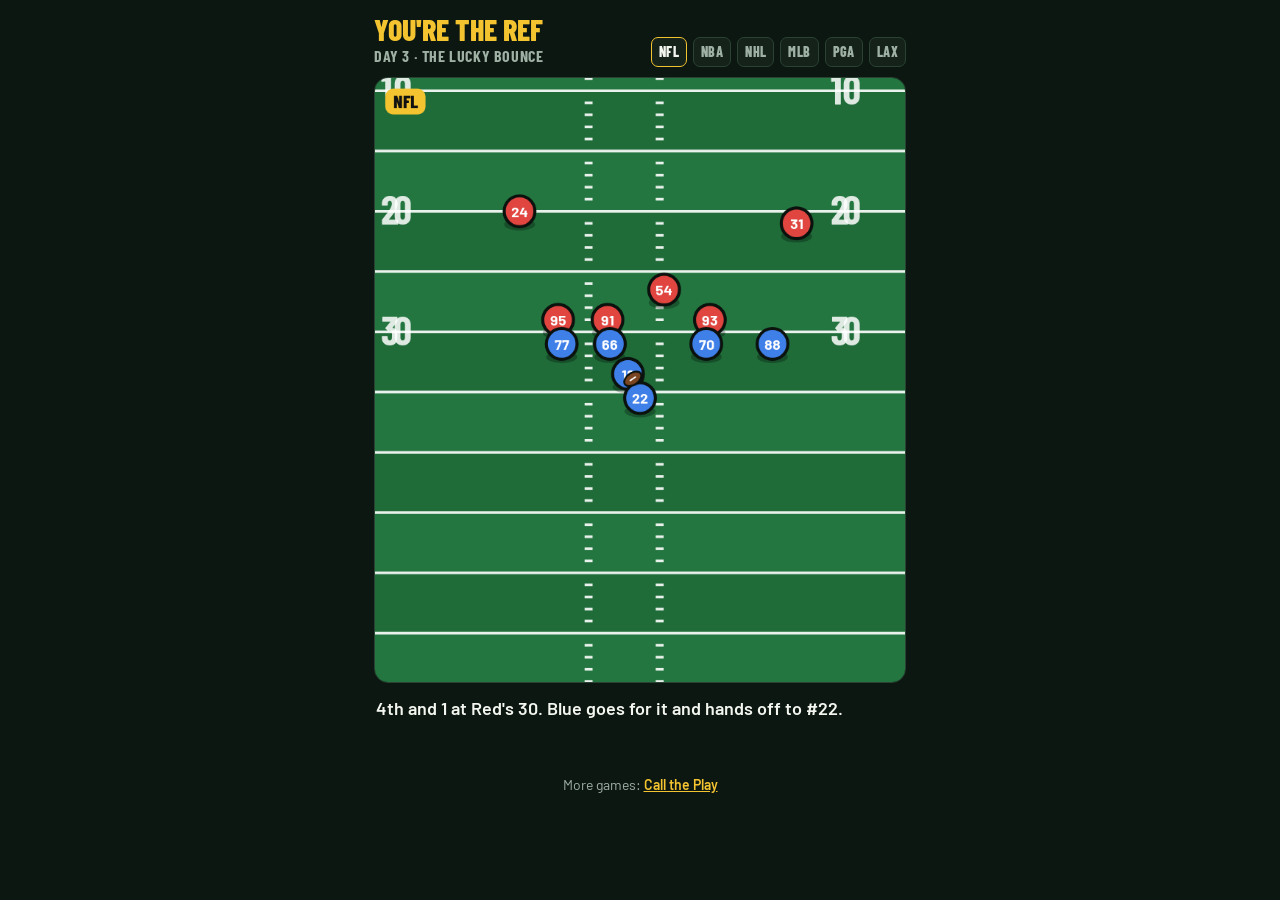
==== index.html @ e91d844c "Add Call the Play: a daily coaching-decisions game Co-Authored-By: Claude Fable 5.2 <noreply@anthrop" ====
<!DOCTYPE html>
<html lang="en">
<head>
<meta charset="utf-8">
<meta name="viewport" content="width=device-width, initial-scale=1">
<title>You're the Ref</title>
<link rel="preconnect" href="https://fonts.googleapis.com">
<link href="https://fonts.googleapis.com/css2?family=Barlow:wght@400;500;600;700&family=Barlow+Condensed:wght@600;700;800&display=swap" rel="stylesheet">
<style>
  :root{--night:#0d1712;--panel:#14221a;--line:#2a4234;--chalk:#f3f5ef;--muted:#9fb0a5;--yellow:#f4c430;--red:#e0453f;--green:#2fa866;--display:"Barlow Condensed","Arial Narrow",Arial,sans-serif;--body:Barlow,system-ui,Arial,sans-serif}
  *{box-sizing:border-box}
  body{margin:0;background:var(--night);color:var(--chalk);font-family:var(--body);font-size:16px;line-height:1.45}
  .wrap{max-width:560px;margin:0 auto;padding:14px 14px 40px}
  header{display:flex;flex-wrap:wrap;justify-content:space-between;align-items:flex-end;gap:8px;margin-bottom:10px}
  header>div:first-child{white-space:nowrap}
  .logo{font-family:var(--display);font-weight:800;font-size:30px;line-height:1;text-transform:uppercase;color:var(--yellow)}
  .sub{font-family:var(--display);font-weight:700;font-size:16px;letter-spacing:.6px;text-transform:uppercase;color:var(--muted)}
  .dots{display:flex;gap:6px}
  .dot{font-family:var(--display);font-weight:800;font-size:14px;letter-spacing:.4px;padding:4px 7px;border-radius:7px;border:1px solid var(--line);color:var(--muted);background:var(--panel)}
  .dot.now{border-color:var(--yellow);color:var(--chalk)} .dot.ok{background:var(--green);border-color:var(--green);color:#fff} .dot.no{background:var(--red);border-color:var(--red);color:#fff}
  .stage{position:relative;border-radius:14px;overflow:hidden;border:1px solid var(--line);background:#000}
  canvas{display:block;width:100%;height:auto}
  .ghost{position:absolute;right:10px;top:10px;background:rgba(0,0,0,.66);border:1px solid var(--line);border-radius:8px;padding:5px 11px;font-family:var(--display);font-weight:700;font-size:16px;letter-spacing:.5px;text-transform:uppercase;color:var(--chalk);cursor:pointer}
  .more{display:block;text-align:center;margin:18px 0 0;color:var(--muted);font-size:14px} .more a{color:var(--yellow);font-weight:600}
  .cap{min-height:52px;margin:12px 2px 10px;font-size:18px;font-weight:600;text-wrap:balance}
  .cap.q{color:var(--yellow)}
  .calls{display:grid;gap:8px}
  button{font:inherit;color:inherit;cursor:pointer;border:0}
  .call{font-family:var(--display);font-weight:800;font-size:23px;letter-spacing:.5px;text-transform:uppercase;padding:13px 12px;border-radius:12px;background:var(--panel);border:2px solid var(--line);text-align:left}
  .call:hover:not(:disabled){border-color:var(--yellow)} .call:active:not(:disabled){transform:scale(.985)}
  .call:disabled{opacity:.45;cursor:default} .call.right{background:var(--green);border-color:var(--green);opacity:1} .call.wrong{background:var(--red);border-color:var(--red);opacity:1}
  .call:focus-visible,.primary:focus-visible,.ghost:focus-visible{outline:3px solid var(--yellow);outline-offset:2px}
  .verdict{margin-top:12px;padding:14px;border-radius:12px;background:var(--panel);border:1px solid var(--line)}
  .verdict h2{font-family:var(--display);font-weight:800;font-size:28px;line-height:1;margin:0 0 6px;text-transform:uppercase}
  .verdict p{margin:0 0 8px}
  .law{color:var(--yellow);font-family:var(--display);font-weight:700;font-size:17px;letter-spacing:.5px;text-transform:uppercase}
  #clip{color:var(--yellow);font-weight:600;text-underline-offset:3px}
  .twist{color:var(--muted);font-size:15px}
  .primary{font-family:var(--display);font-weight:800;font-size:24px;letter-spacing:.6px;text-transform:uppercase;background:var(--yellow);color:#1a1606;border-radius:12px;padding:13px 18px;width:100%;margin-top:6px}
  .big{font-family:var(--display);font-weight:800;font-size:84px;line-height:.9;font-variant-numeric:tabular-nums}
  .big small{font-size:36px;color:var(--muted)}
  .grid{font-size:30px;letter-spacing:4px;margin:10px 0}
  .muted{color:var(--muted);font-size:14px}
  .rows{list-style:none;padding:0;margin:12px 0;display:grid;gap:6px}
  .rows li{display:flex;justify-content:space-between;gap:10px;padding:8px 10px;border-radius:9px;background:var(--panel);border:1px solid var(--line);font-size:15px}
  .rows b{font-family:var(--display);font-size:17px;letter-spacing:.4px;text-transform:uppercase}
  .lb{margin-top:12px;padding:14px;border-radius:12px;background:var(--panel);border:1px solid var(--line)}
  .lb h3{font-family:var(--display);font-weight:800;font-size:24px;margin:0 0 8px;text-transform:uppercase;color:var(--yellow)}
  .lbform{display:flex;gap:8px;margin-bottom:10px}
  .lbform input{flex:1;min-width:0;font:inherit;font-weight:600;color:var(--chalk);background:var(--night);border:2px solid var(--line);border-radius:10px;padding:10px 12px}
  .lbform input:focus-visible{outline:3px solid var(--yellow);outline-offset:1px}
  .lbform button{font-family:var(--display);font-weight:800;font-size:20px;text-transform:uppercase;background:var(--yellow);color:#1a1606;border-radius:10px;padding:0 16px}
  .lbtabs{display:flex;gap:6px;margin-bottom:8px}
  .lbtabs button{font-family:var(--display);font-weight:700;font-size:16px;text-transform:uppercase;padding:5px 10px;border-radius:8px;background:var(--night);border:1px solid var(--line);color:var(--muted)}
  .lbtabs button[aria-pressed=true]{border-color:var(--yellow);color:var(--chalk)}
  .lbl{list-style:none;margin:0;padding:0;font-variant-numeric:tabular-nums}
  .lbl li{display:grid;grid-template-columns:30px 1fr auto auto;gap:10px;padding:7px 4px;border-top:1px solid var(--line);font-size:15px}
  .lbl li.me{color:var(--yellow);font-weight:700} .lbl .t{color:var(--muted)}
  [hidden]{display:none!important}
  @media (prefers-reduced-motion:reduce){.call{transition:none}}
</style>
</head>
<body>
<div class="wrap">
  <header>
    <div><div class="logo">You're the Ref</div><div class="sub" id="sub">Today's calls</div></div>
    <div class="dots" id="dots" aria-label="Progress"></div>
  </header>
  <main id="play">
    <div class="stage"><canvas id="cv" width="720" height="820" role="img" aria-label="Animated diagram of the play"></canvas><button class="ghost" id="again" hidden>Watch again</button></div>
    <p class="cap" id="cap" aria-live="polite"></p>
    <div class="calls" id="calls"></div>
    <div class="verdict" id="verdict" hidden>
      <h2 id="vh"></h2><p id="why"></p><p class="law" id="law"></p><p class="twist" id="twist"></p>
      <p style="margin:0 0 10px"><a id="clip" target="_blank" rel="noopener" hidden></a></p>
      <button class="primary" id="next">Next call</button>
    </div>
  </main>
  <main id="done" hidden>
    <div class="verdict">
      <div class="sub" id="rank"></div>
      <div class="big"><span id="score">0</span><small id="outof">/6</small></div>
      <div class="grid" id="grid" aria-hidden="true"></div>
      <p class="muted" id="streak"></p>
      <ul class="rows" id="rows"></ul>
      <button class="primary" id="copy">Copy my score</button>
      <button class="call" id="review" style="width:100%;margin-top:8px;text-align:center">Play these again</button>
      <p class="muted" style="margin:12px 0 0">Every ruling is checked against the league's official rulebook. Plays are illustrations, not real games. Not affiliated with any league.</p>
    </div>
    <section class="lb" id="lb" aria-labelledby="lbh">
      <h3 id="lbh">Leaderboard</h3>
      <form class="lbform" id="lbform"><input id="lbname" maxlength="16" autocomplete="nickname" placeholder="Your ref name" aria-label="Your ref name"><button type="submit">Post score</button></form>
      <div class="lbtabs"><button type="button" id="lbday" aria-pressed="true">Today</button><button type="button" id="lball" aria-pressed="false">All time</button></div>
      <ol class="lbl" id="lblist"></ol><p class="muted" id="lbmsg" style="margin:8px 0 0"></p>
    </section>
  </main>
  <p class="more">More games: <a href="call-the-play/">Call the Play</a></p>
</div>
<script src="engine.js"></script>
<script>
function startGame(DAY,P){
  "use strict";
  var  $=function(i){return document.getElementById(i)};
  var cv=$("cv"), c=cv.getContext("2d"), RECT=[0,0,720,820];
  var LB_URL="https://script.google.com/macros/s/AKfycbzGPdRJZk0vHKk9WJ-I07KCqWVHK5xBLxOFX213AK_PV10CoXijYS2iWLANi5TyNs5X/exec", secs=0, asked=0; var i=0, res=[], raf=0, answered=false, reduce=window.matchMedia&&matchMedia("(prefers-reduced-motion: reduce)").matches;
  function store(k,v){try{if(v===undefined)return JSON.parse(localStorage.getItem(k));localStorage.setItem(k,JSON.stringify(v))}catch(e){return null}}
  function dots(){$("dots").innerHTML=P.map(function(p,j){var s=res[j]===undefined?(j===i?"now":""):(res[j]?"ok":"no");return '<span class="dot '+s+'">'+p.league+'</span>'}).join("")}
  function paint(t,trail){YTR.draw(c,P[i],t,RECT,{trail:trail});var lb=P[i].league;c.font="800 24px 'Barlow Condensed', Arial, sans-serif";YTR.chip(c,lb,14+(c.measureText(lb).width+21.6)/2,32,24,"#111","#f4c430",1)}
  function run(slow){
    cancelAnimationFrame(raf);var p=P[i],k=slow?(p.replay?0.8:0.5):0.7,t0=null,lead=slow?0:3600;
    $("again").hidden=true; if(!slow){$("calls").innerHTML="";$("cap").className="cap";$("cap").textContent=p.setup}
    if(reduce){paint(p.dur,true);ask();return}
    function step(now){if(t0===null)t0=now;var t=Math.max(0,(now-t0-lead)/1000)*k;
      if(t>=p.dur){paint(p.dur,true);if(slow)ask();else setTimeout(ask,1800);return}
      paint(t,slow);if(now-t0>=lead&&!answered){$("cap").className="cap";$("cap").textContent=YTR.capAt(p,t)||$("cap").textContent}
      raf=requestAnimationFrame(step)}
    raf=requestAnimationFrame(step)
  }
  function ask(){var p=P[i];$("again").hidden=false;if(answered)return;if(!asked)asked=Date.now();$("cap").className="cap q";$("cap").textContent=p.after;
    if($("calls").children.length)return;
    p.options.forEach(function(o,j){var b=document.createElement("button");b.className="call";b.textContent=o;b.onclick=function(){answer(j)};$("calls").appendChild(b)})}
  function answer(j){if(answered)return;answered=true;secs+=Math.min(60,(Date.now()-(asked||Date.now()))/1000);asked=0;var p=P[i],ok=j===p.answer;res[i]=ok;
    [].forEach.call($("calls").children,function(b,n){b.disabled=true;if(n===p.answer)b.classList.add("right");else if(n===j)b.classList.add("wrong")});
    $("vh").textContent=ok?"Good call":"Wrong call";$("vh").style.color=ok?"var(--green)":"var(--red)";
    $("why").textContent=p.why;$("law").textContent=p.law;$("twist").textContent=p.twist;var a=$("clip");if(p.clip){a.href=p.clip.url;a.textContent=p.clip.label+" ↗";a.hidden=false}else a.hidden=true;$("next").textContent=i===P.length-1?"See my score":"Next call";
    $("verdict").hidden=false;dots();$("next").focus({preventScroll:true})}
  function load(){answered=false;$("verdict").hidden=true;$("sub").textContent="Day "+DAY+"  ·  "+P[i].title;dots();run(false)}
  function grid(){return res.map(function(r){return r?"🟩":"🟥"}).join("")}
  function finish(){
    var n=res.filter(Boolean).length,ranks=["Fan in the cheap seats","Replay booth intern","Line judge","Line judge","Crew chief","Crew chief","Head of officiating"];
    $("play").hidden=true;$("done").hidden=false;$("sub").textContent="Day "+DAY+"  ·  Final";$("score").textContent=n;$("outof").textContent="/"+P.length;$("rank").textContent=ranks[n];$("grid").textContent=grid();
    $("rows").innerHTML=P.map(function(p,j){return "<li><span><b>"+p.league+"</b> · "+p.title+"</span><span>"+p.stamp+" "+(res[j]?"✓":"✗")+"</span></li>"}).join("");
    var s=store("ytr_daily")||{};if(s.last!==DAY){s.streak=(s.last===DAY-1?(s.streak||0):0)+1;s.last=DAY;s.first=n}s.best=Math.max(s.best||0,n);store("ytr_daily",s);
    lbInit(n,s);$("streak").textContent=s.streak?"Streak: "+s.streak+" day"+(s.streak>1?"s":"")+"  ·  Best: "+s.best+"/"+P.length:"";dots()}
  $("again").onclick=function(){run(true)};
  $("next").onclick=function(){if(i===P.length-1){finish();return}i++;load();window.scrollTo({top:0,behavior:reduce?"auto":"smooth"})};
  $("review").onclick=function(){i=0;res=[];secs=0;practice=true;$("done").hidden=true;$("play").hidden=false;load()};
  $("copy").onclick=function(){var t="You're the Ref · Day "+DAY+"\n"+P.map(function(p){return p.league}).join(" ")+"\n"+grid()+"  "+res.filter(Boolean).length+"/"+P.length,b=this;
    function ok(){b.textContent="Copied";setTimeout(function(){b.textContent="Copy my score"},1600)}
    if(navigator.clipboard&&navigator.clipboard.writeText)navigator.clipboard.writeText(t).then(ok,function(){b.textContent=t});else b.textContent=t};
  var practice=false, board=null, tab="day";
  function lbShow(){var rows=board?(tab==="day"?board.day:board.all)||[]:[],me=(store("ytr_name")||"").toLowerCase(),L=$("lblist");L.textContent="";
    rows.forEach(function(r,k){var li=document.createElement("li");if(r.name.toLowerCase()===me)li.className="me";
      [String(k+1),r.name,tab==="day"?r.score+"/"+r.total:r.score+" right",tab==="day"?Math.round(r.secs)+"s":r.days+" day"+(r.days>1?"s":"")].forEach(function(x,m){var s=document.createElement("span");if(m===3)s.className="t";s.textContent=x;li.appendChild(s)});L.appendChild(li)});
    if(!rows.length&&board)$("lbmsg").textContent="No scores yet. Be the first."}
  function lbCall(body){return fetch(LB_URL+(body?"":"?day="+DAY),body?{method:"POST",headers:{"Content-Type":"text/plain"},body:JSON.stringify(body)}:{}).then(function(r){return r.json()})}
  function lbInit(n,s){
    if(!LB_URL){$("lbform").hidden=true;$("lbmsg").textContent="The leaderboard isn't switched on yet.";return}
    var posted=s.posted===DAY;$("lbform").hidden=posted||practice;$("lbname").value=store("ytr_name")||"";
    $("lbmsg").textContent=practice&&!posted?"Replays are practice. Only your first run counts.":"Loading scores...";
    lbCall().then(function(b){board=b;$("lbmsg").textContent=practice&&!posted?"Replays are practice. Only your first run counts.":"";lbShow()},function(){$("lbmsg").textContent="Couldn't load the leaderboard. Try again later."});
    $("lbform").onsubmit=function(e){e.preventDefault();var name=$("lbname").value.replace(/[^A-Za-z0-9 _-]/g,"").trim().slice(0,16);
      if(name.length<2){$("lbmsg").textContent="Pick a name with at least 2 letters or numbers.";return}
      $("lbmsg").textContent="Posting...";lbCall({day:DAY,name:name,score:n,total:P.length,secs:Math.round(secs*10)/10}).then(function(b){
        if(b.error){$("lbmsg").textContent=b.error;return}board=b;store("ytr_name",name);var z=store("ytr_daily")||{};z.posted=DAY;store("ytr_daily",z);$("lbform").hidden=true;$("lbmsg").textContent="Posted.";lbShow()},function(){$("lbmsg").textContent="Couldn't post your score. Try again."})}}
  $("lbday").onclick=function(){tab="day";this.setAttribute("aria-pressed","true");$("lball").setAttribute("aria-pressed","false");lbShow()};
  $("lball").onclick=function(){tab="all";this.setAttribute("aria-pressed","true");$("lbday").setAttribute("aria-pressed","false");lbShow()};
  window.__ytr={answer:answer,state:function(){return {i:i,res:res,answered:answered}},skip:function(){cancelAnimationFrame(raf);paint(P[i].dur,true);ask()}};
  load();
}
(function(){
  /* Day 2 was 19 Nov 2026 (US Eastern). A new slate goes live at midnight Eastern if slates/day-N.js exists; otherwise the latest one stays up. */
  function todayN(){try{var s=new Intl.DateTimeFormat("en-CA",{timeZone:"America/New_York",year:"numeric",month:"2-digit",day:"2-digit"}).format(new Date()).split("-");
    return 2+Math.round((Date.UTC(+s[0],+s[1]-1,+s[2])-Date.UTC(2026,10,19))/864e5)}catch(e){return 2}}
  function tryDay(n,left){if(n<1||left<0){document.getElementById("cap").textContent="Couldn't load today's calls. Refresh to try again.";return}
    var s=document.createElement("script");s.src="slates/day-"+n+".js?v="+n;
    s.onload=function(){var P=(window.YTR_SLATES||{})[n];if(P&&P.length)startGame(n,P);else tryDay(n-1,left-1)};
    s.onerror=function(){tryDay(n-1,left-1)};document.head.appendChild(s)}
  var q=+new URLSearchParams(location.search).get("day"),l=document.createElement("script");
  function go(){var latest=window.YTR_LATEST||todayN();tryDay(q>0?Math.min(q,latest):Math.max(1,Math.min(todayN(),latest)),30)}
  l.src="slates/latest.js?v="+Math.floor(Date.now()/6e5);l.onload=go;l.onerror=go;document.head.appendChild(l);
})();
</script>
</body>
</html>
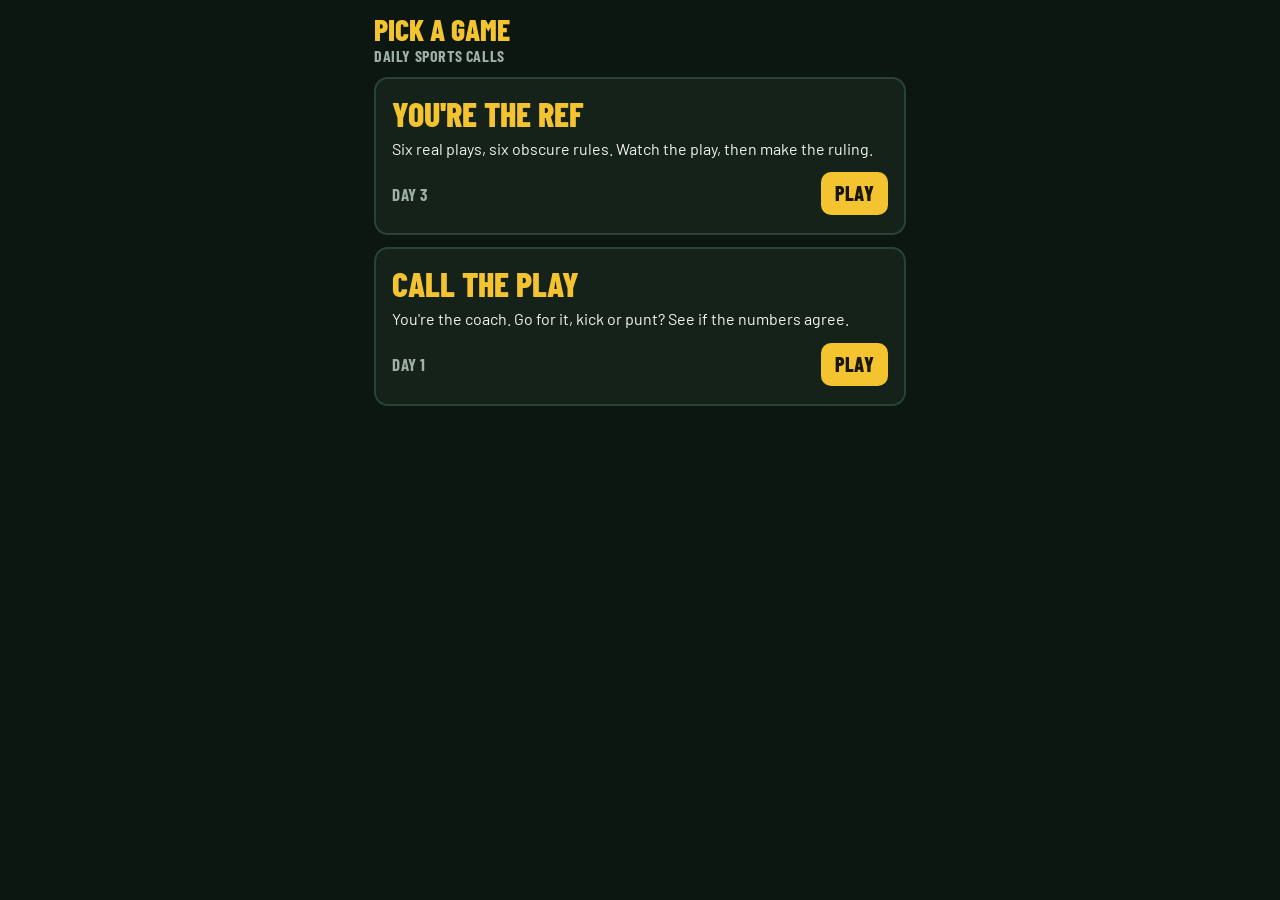
==== commit ff066498: "Add a home screen with a card for each game Co-Authored-By: Claude Fable 5.2 <noreply@anthropic.com>" ====
--- a/index.html
+++ b/index.html
@@ -56,6 +56,13 @@
   .lbl{list-style:none;margin:0;padding:0;font-variant-numeric:tabular-nums}
   .lbl li{display:grid;grid-template-columns:30px 1fr auto auto;gap:10px;padding:7px 4px;border-top:1px solid var(--line);font-size:15px}
   .lbl li.me{color:var(--yellow);font-weight:700} .lbl .t{color:var(--muted)}
+  .games{display:grid;gap:12px;margin-top:6px}
+  .game{display:block;text-decoration:none;color:inherit;padding:18px 16px;border-radius:14px;background:var(--panel);border:2px solid var(--line)}
+  .game:hover,.game:focus-visible{border-color:var(--yellow);outline:none}
+  .game h2{font-family:var(--display);font-weight:800;font-size:34px;line-height:1;margin:0 0 6px;text-transform:uppercase;color:var(--yellow)}
+  .game p{margin:0 0 12px;color:var(--chalk)}
+  .game .meta{display:flex;justify-content:space-between;align-items:center;gap:10px;font-family:var(--display);font-weight:700;font-size:17px;letter-spacing:.5px;text-transform:uppercase;color:var(--muted)}
+  .game .go{background:var(--yellow);color:#1a1606;border-radius:10px;padding:7px 14px;font-weight:800;font-size:20px}
   [hidden]{display:none!important}
   @media (prefers-reduced-motion:reduce){.call{transition:none}}
 </style>
@@ -66,6 +73,12 @@
     <div><div class="logo">You're the Ref</div><div class="sub" id="sub">Today's calls</div></div>
     <div class="dots" id="dots" aria-label="Progress"></div>
   </header>
+  <main id="home" hidden>
+    <div class="games">
+      <a class="game" href="?play=1"><h2>You're the Ref</h2><p>Six real plays, six obscure rules. Watch the play, then make the ruling.</p><div class="meta"><span id="hm1"></span><span class="go">Play</span></div></a>
+      <a class="game" href="call-the-play/"><h2>Call the Play</h2><p>You're the coach. Go for it, kick or punt? See if the numbers agree.</p><div class="meta"><span id="hm2"></span><span class="go">Play</span></div></a>
+    </div>
+  </main>
   <main id="play">
     <div class="stage"><canvas id="cv" width="720" height="820" role="img" aria-label="Animated diagram of the play"></canvas><button class="ghost" id="again" hidden>Watch again</button></div>
     <p class="cap" id="cap" aria-live="polite"></p>
@@ -94,7 +107,7 @@
       <ol class="lbl" id="lblist"></ol><p class="muted" id="lbmsg" style="margin:8px 0 0"></p>
     </section>
   </main>
-  <p class="more">More games: <a href="call-the-play/">Call the Play</a></p>
+  <p class="more" id="more"><a href="./">All games</a> · <a href="call-the-play/">Call the Play</a></p>
 </div>
 <script src="engine.js"></script>
 <script>
@@ -166,8 +179,16 @@
     var s=document.createElement("script");s.src="slates/day-"+n+".js?v="+n;
     s.onload=function(){var P=(window.YTR_SLATES||{})[n];if(P&&P.length)startGame(n,P);else tryDay(n-1,left-1)};
     s.onerror=function(){tryDay(n-1,left-1)};document.head.appendChild(s)}
-  var q=+new URLSearchParams(location.search).get("day"),l=document.createElement("script");
-  function go(){var latest=window.YTR_LATEST||todayN();tryDay(q>0?Math.min(q,latest):Math.max(1,Math.min(todayN(),latest)),30)}
+  var qs=new URLSearchParams(location.search),q=+qs.get("day"),l=document.createElement("script");
+  function home(){var $=function(i){return document.getElementById(i)},n=todayN();
+    function meta(id,day,key){var s=null;try{s=JSON.parse(localStorage.getItem(key))}catch(e){}
+      $(id).textContent="Day "+day+(s&&s.last===day&&s.first!==undefined?"  ·  You got "+s.first+"/6":"")}
+    document.title="You're the Ref and Call the Play";document.querySelector(".logo").textContent="Pick a game";$("sub").textContent="Daily sports calls";
+    $("play").hidden=true;$("more").hidden=true;$("home").hidden=false;
+    meta("hm1",Math.max(1,Math.min(n,window.YTR_LATEST||n)),"ytr_daily");
+    var c=document.createElement("script"),d=Math.max(1,n-2);c.src="call-the-play/slates/latest.js?v="+Math.floor(Date.now()/6e5);
+    c.onload=c.onerror=function(){meta("hm2",Math.max(1,Math.min(d,window.CTP_LATEST||d)),"ctp_daily")};document.head.appendChild(c)}
+  function go(){if(!(q>0)&&!qs.has("play")){home();return}var latest=window.YTR_LATEST||todayN();tryDay(q>0?Math.min(q,latest):Math.max(1,Math.min(todayN(),latest)),30)}
   l.src="slates/latest.js?v="+Math.floor(Date.now()/6e5);l.onload=go;l.onerror=go;document.head.appendChild(l);
 })();
 </script>
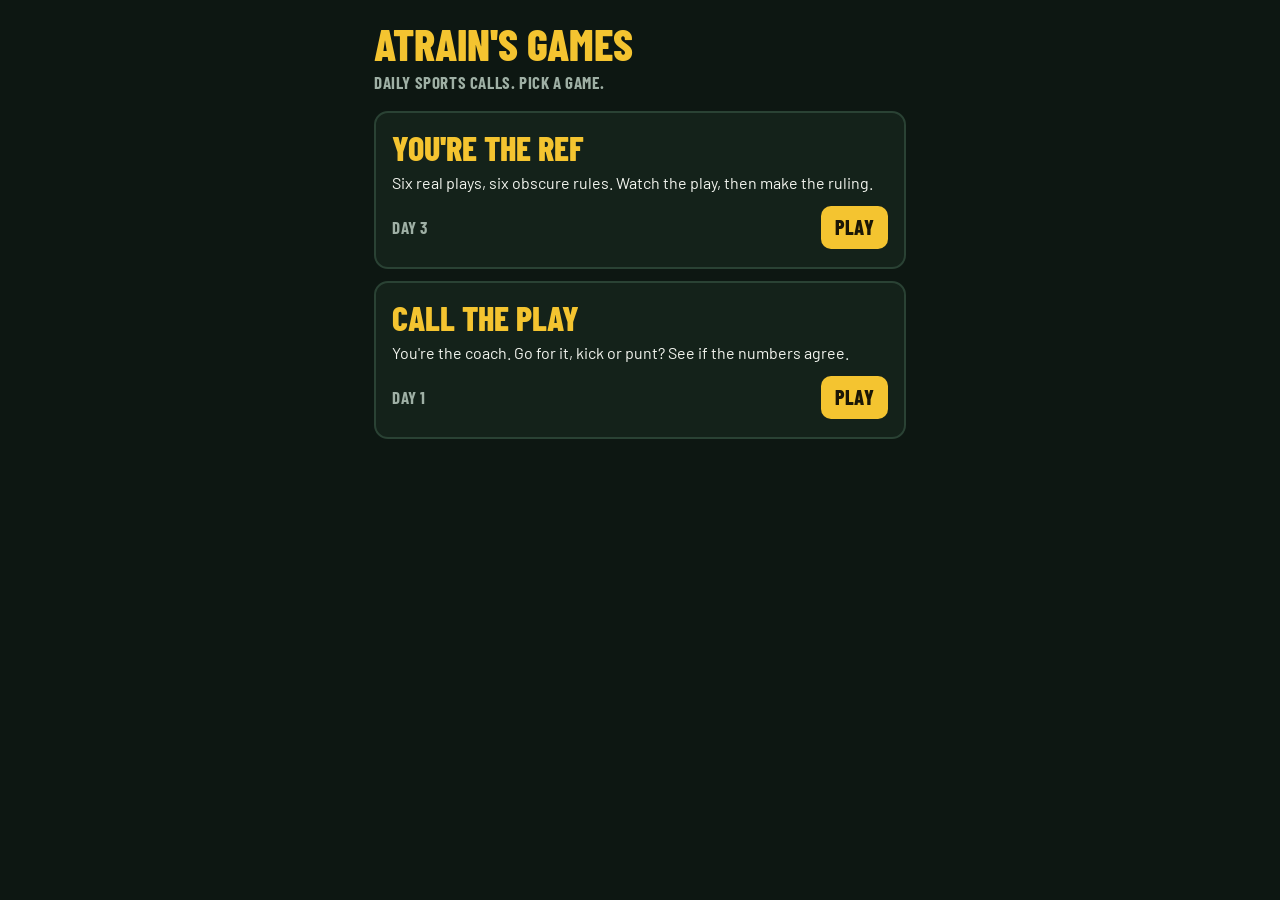
==== commit a43b0971: "Atrain's Games: home screen at the root, each game in its own folder Co-Authored-By: Claude Fable 5." ====
--- a/index.html
+++ b/index.html
@@ -3,193 +3,48 @@
 <head>
 <meta charset="utf-8">
 <meta name="viewport" content="width=device-width, initial-scale=1">
-<title>You're the Ref</title>
+<title>Atrain's Games</title>
+<script>/* Old links: ?play=1 and ?day=N used to open You're the Ref from this page. */
+(function(){var q=new URLSearchParams(location.search);if(q.has("day")||q.has("play")){q.delete("play");var s=q.toString();location.replace("youre-the-ref/"+(s?"?"+s:""))}})();</script>
 <link rel="preconnect" href="https://fonts.googleapis.com">
 <link href="https://fonts.googleapis.com/css2?family=Barlow:wght@400;500;600;700&family=Barlow+Condensed:wght@600;700;800&display=swap" rel="stylesheet">
 <style>
-  :root{--night:#0d1712;--panel:#14221a;--line:#2a4234;--chalk:#f3f5ef;--muted:#9fb0a5;--yellow:#f4c430;--red:#e0453f;--green:#2fa866;--display:"Barlow Condensed","Arial Narrow",Arial,sans-serif;--body:Barlow,system-ui,Arial,sans-serif}
+  :root{--night:#0d1712;--panel:#14221a;--line:#2a4234;--chalk:#f3f5ef;--muted:#9fb0a5;--yellow:#f4c430;--display:"Barlow Condensed","Arial Narrow",Arial,sans-serif;--body:Barlow,system-ui,Arial,sans-serif}
   *{box-sizing:border-box}
   body{margin:0;background:var(--night);color:var(--chalk);font-family:var(--body);font-size:16px;line-height:1.45}
-  .wrap{max-width:560px;margin:0 auto;padding:14px 14px 40px}
-  header{display:flex;flex-wrap:wrap;justify-content:space-between;align-items:flex-end;gap:8px;margin-bottom:10px}
-  header>div:first-child{white-space:nowrap}
-  .logo{font-family:var(--display);font-weight:800;font-size:30px;line-height:1;text-transform:uppercase;color:var(--yellow)}
-  .sub{font-family:var(--display);font-weight:700;font-size:16px;letter-spacing:.6px;text-transform:uppercase;color:var(--muted)}
-  .dots{display:flex;gap:6px}
-  .dot{font-family:var(--display);font-weight:800;font-size:14px;letter-spacing:.4px;padding:4px 7px;border-radius:7px;border:1px solid var(--line);color:var(--muted);background:var(--panel)}
-  .dot.now{border-color:var(--yellow);color:var(--chalk)} .dot.ok{background:var(--green);border-color:var(--green);color:#fff} .dot.no{background:var(--red);border-color:var(--red);color:#fff}
-  .stage{position:relative;border-radius:14px;overflow:hidden;border:1px solid var(--line);background:#000}
-  canvas{display:block;width:100%;height:auto}
-  .ghost{position:absolute;right:10px;top:10px;background:rgba(0,0,0,.66);border:1px solid var(--line);border-radius:8px;padding:5px 11px;font-family:var(--display);font-weight:700;font-size:16px;letter-spacing:.5px;text-transform:uppercase;color:var(--chalk);cursor:pointer}
-  .more{display:block;text-align:center;margin:18px 0 0;color:var(--muted);font-size:14px} .more a{color:var(--yellow);font-weight:600}
-  .cap{min-height:52px;margin:12px 2px 10px;font-size:18px;font-weight:600;text-wrap:balance}
-  .cap.q{color:var(--yellow)}
-  .calls{display:grid;gap:8px}
-  button{font:inherit;color:inherit;cursor:pointer;border:0}
-  .call{font-family:var(--display);font-weight:800;font-size:23px;letter-spacing:.5px;text-transform:uppercase;padding:13px 12px;border-radius:12px;background:var(--panel);border:2px solid var(--line);text-align:left}
-  .call:hover:not(:disabled){border-color:var(--yellow)} .call:active:not(:disabled){transform:scale(.985)}
-  .call:disabled{opacity:.45;cursor:default} .call.right{background:var(--green);border-color:var(--green);opacity:1} .call.wrong{background:var(--red);border-color:var(--red);opacity:1}
-  .call:focus-visible,.primary:focus-visible,.ghost:focus-visible{outline:3px solid var(--yellow);outline-offset:2px}
-  .verdict{margin-top:12px;padding:14px;border-radius:12px;background:var(--panel);border:1px solid var(--line)}
-  .verdict h2{font-family:var(--display);font-weight:800;font-size:28px;line-height:1;margin:0 0 6px;text-transform:uppercase}
-  .verdict p{margin:0 0 8px}
-  .law{color:var(--yellow);font-family:var(--display);font-weight:700;font-size:17px;letter-spacing:.5px;text-transform:uppercase}
-  #clip{color:var(--yellow);font-weight:600;text-underline-offset:3px}
-  .twist{color:var(--muted);font-size:15px}
-  .primary{font-family:var(--display);font-weight:800;font-size:24px;letter-spacing:.6px;text-transform:uppercase;background:var(--yellow);color:#1a1606;border-radius:12px;padding:13px 18px;width:100%;margin-top:6px}
-  .big{font-family:var(--display);font-weight:800;font-size:84px;line-height:.9;font-variant-numeric:tabular-nums}
-  .big small{font-size:36px;color:var(--muted)}
-  .grid{font-size:30px;letter-spacing:4px;margin:10px 0}
-  .muted{color:var(--muted);font-size:14px}
-  .rows{list-style:none;padding:0;margin:12px 0;display:grid;gap:6px}
-  .rows li{display:flex;justify-content:space-between;gap:10px;padding:8px 10px;border-radius:9px;background:var(--panel);border:1px solid var(--line);font-size:15px}
-  .rows b{font-family:var(--display);font-size:17px;letter-spacing:.4px;text-transform:uppercase}
-  .lb{margin-top:12px;padding:14px;border-radius:12px;background:var(--panel);border:1px solid var(--line)}
-  .lb h3{font-family:var(--display);font-weight:800;font-size:24px;margin:0 0 8px;text-transform:uppercase;color:var(--yellow)}
-  .lbform{display:flex;gap:8px;margin-bottom:10px}
-  .lbform input{flex:1;min-width:0;font:inherit;font-weight:600;color:var(--chalk);background:var(--night);border:2px solid var(--line);border-radius:10px;padding:10px 12px}
-  .lbform input:focus-visible{outline:3px solid var(--yellow);outline-offset:1px}
-  .lbform button{font-family:var(--display);font-weight:800;font-size:20px;text-transform:uppercase;background:var(--yellow);color:#1a1606;border-radius:10px;padding:0 16px}
-  .lbtabs{display:flex;gap:6px;margin-bottom:8px}
-  .lbtabs button{font-family:var(--display);font-weight:700;font-size:16px;text-transform:uppercase;padding:5px 10px;border-radius:8px;background:var(--night);border:1px solid var(--line);color:var(--muted)}
-  .lbtabs button[aria-pressed=true]{border-color:var(--yellow);color:var(--chalk)}
-  .lbl{list-style:none;margin:0;padding:0;font-variant-numeric:tabular-nums}
-  .lbl li{display:grid;grid-template-columns:30px 1fr auto auto;gap:10px;padding:7px 4px;border-top:1px solid var(--line);font-size:15px}
-  .lbl li.me{color:var(--yellow);font-weight:700} .lbl .t{color:var(--muted)}
-  .games{display:grid;gap:12px;margin-top:6px}
+  .wrap{max-width:560px;margin:0 auto;padding:22px 14px 40px}
+  .logo{font-family:var(--display);font-weight:800;font-size:44px;line-height:1;text-transform:uppercase;color:var(--yellow);margin:0}
+  .sub{font-family:var(--display);font-weight:700;font-size:17px;letter-spacing:.6px;text-transform:uppercase;color:var(--muted);margin:4px 0 16px}
+  .games{display:grid;gap:12px}
   .game{display:block;text-decoration:none;color:inherit;padding:18px 16px;border-radius:14px;background:var(--panel);border:2px solid var(--line)}
   .game:hover,.game:focus-visible{border-color:var(--yellow);outline:none}
   .game h2{font-family:var(--display);font-weight:800;font-size:34px;line-height:1;margin:0 0 6px;text-transform:uppercase;color:var(--yellow)}
-  .game p{margin:0 0 12px;color:var(--chalk)}
-  .game .meta{display:flex;justify-content:space-between;align-items:center;gap:10px;font-family:var(--display);font-weight:700;font-size:17px;letter-spacing:.5px;text-transform:uppercase;color:var(--muted)}
-  .game .go{background:var(--yellow);color:#1a1606;border-radius:10px;padding:7px 14px;font-weight:800;font-size:20px}
-  [hidden]{display:none!important}
-  @media (prefers-reduced-motion:reduce){.call{transition:none}}
+  .game p{margin:0 0 12px}
+  .meta{display:flex;justify-content:space-between;align-items:center;gap:10px;font-family:var(--display);font-weight:700;font-size:17px;letter-spacing:.5px;text-transform:uppercase;color:var(--muted)}
+  .go{background:var(--yellow);color:#1a1606;border-radius:10px;padding:7px 14px;font-weight:800;font-size:20px}
 </style>
 </head>
 <body>
 <div class="wrap">
-  <header>
-    <div><div class="logo">You're the Ref</div><div class="sub" id="sub">Today's calls</div></div>
-    <div class="dots" id="dots" aria-label="Progress"></div>
-  </header>
-  <main id="home" hidden>
-    <div class="games">
-      <a class="game" href="?play=1"><h2>You're the Ref</h2><p>Six real plays, six obscure rules. Watch the play, then make the ruling.</p><div class="meta"><span id="hm1"></span><span class="go">Play</span></div></a>
-      <a class="game" href="call-the-play/"><h2>Call the Play</h2><p>You're the coach. Go for it, kick or punt? See if the numbers agree.</p><div class="meta"><span id="hm2"></span><span class="go">Play</span></div></a>
-    </div>
+  <h1 class="logo">Atrain's Games</h1>
+  <p class="sub">Daily sports calls. Pick a game.</p>
+  <!-- To add a game: give it its own folder and add one card here. -->
+  <main class="games">
+    <a class="game" href="youre-the-ref/"><h2>You're the Ref</h2><p>Six real plays, six obscure rules. Watch the play, then make the ruling.</p><div class="meta"><span id="m-ytr">&nbsp;</span><span class="go">Play</span></div></a>
+    <a class="game" href="call-the-play/"><h2>Call the Play</h2><p>You're the coach. Go for it, kick or punt? See if the numbers agree.</p><div class="meta"><span id="m-ctp">&nbsp;</span><span class="go">Play</span></div></a>
   </main>
-  <main id="play">
-    <div class="stage"><canvas id="cv" width="720" height="820" role="img" aria-label="Animated diagram of the play"></canvas><button class="ghost" id="again" hidden>Watch again</button></div>
-    <p class="cap" id="cap" aria-live="polite"></p>
-    <div class="calls" id="calls"></div>
-    <div class="verdict" id="verdict" hidden>
-      <h2 id="vh"></h2><p id="why"></p><p class="law" id="law"></p><p class="twist" id="twist"></p>
-      <p style="margin:0 0 10px"><a id="clip" target="_blank" rel="noopener" hidden></a></p>
-      <button class="primary" id="next">Next call</button>
-    </div>
-  </main>
-  <main id="done" hidden>
-    <div class="verdict">
-      <div class="sub" id="rank"></div>
-      <div class="big"><span id="score">0</span><small id="outof">/6</small></div>
-      <div class="grid" id="grid" aria-hidden="true"></div>
-      <p class="muted" id="streak"></p>
-      <ul class="rows" id="rows"></ul>
-      <button class="primary" id="copy">Copy my score</button>
-      <button class="call" id="review" style="width:100%;margin-top:8px;text-align:center">Play these again</button>
-      <p class="muted" style="margin:12px 0 0">Every ruling is checked against the league's official rulebook. Plays are illustrations, not real games. Not affiliated with any league.</p>
-    </div>
-    <section class="lb" id="lb" aria-labelledby="lbh">
-      <h3 id="lbh">Leaderboard</h3>
-      <form class="lbform" id="lbform"><input id="lbname" maxlength="16" autocomplete="nickname" placeholder="Your ref name" aria-label="Your ref name"><button type="submit">Post score</button></form>
-      <div class="lbtabs"><button type="button" id="lbday" aria-pressed="true">Today</button><button type="button" id="lball" aria-pressed="false">All time</button></div>
-      <ol class="lbl" id="lblist"></ol><p class="muted" id="lbmsg" style="margin:8px 0 0"></p>
-    </section>
-  </main>
-  <p class="more" id="more"><a href="./">All games</a> · <a href="call-the-play/">Call the Play</a></p>
 </div>
-<script src="engine.js"></script>
 <script>
-function startGame(DAY,P){
-  "use strict";
-  var  $=function(i){return document.getElementById(i)};
-  var cv=$("cv"), c=cv.getContext("2d"), RECT=[0,0,720,820];
-  var LB_URL="https://script.google.com/macros/s/AKfycbzGPdRJZk0vHKk9WJ-I07KCqWVHK5xBLxOFX213AK_PV10CoXijYS2iWLANi5TyNs5X/exec", secs=0, asked=0; var i=0, res=[], raf=0, answered=false, reduce=window.matchMedia&&matchMedia("(prefers-reduced-motion: reduce)").matches;
-  function store(k,v){try{if(v===undefined)return JSON.parse(localStorage.getItem(k));localStorage.setItem(k,JSON.stringify(v))}catch(e){return null}}
-  function dots(){$("dots").innerHTML=P.map(function(p,j){var s=res[j]===undefined?(j===i?"now":""):(res[j]?"ok":"no");return '<span class="dot '+s+'">'+p.league+'</span>'}).join("")}
-  function paint(t,trail){YTR.draw(c,P[i],t,RECT,{trail:trail});var lb=P[i].league;c.font="800 24px 'Barlow Condensed', Arial, sans-serif";YTR.chip(c,lb,14+(c.measureText(lb).width+21.6)/2,32,24,"#111","#f4c430",1)}
-  function run(slow){
-    cancelAnimationFrame(raf);var p=P[i],k=slow?(p.replay?0.8:0.5):0.7,t0=null,lead=slow?0:3600;
-    $("again").hidden=true; if(!slow){$("calls").innerHTML="";$("cap").className="cap";$("cap").textContent=p.setup}
-    if(reduce){paint(p.dur,true);ask();return}
-    function step(now){if(t0===null)t0=now;var t=Math.max(0,(now-t0-lead)/1000)*k;
-      if(t>=p.dur){paint(p.dur,true);if(slow)ask();else setTimeout(ask,1800);return}
-      paint(t,slow);if(now-t0>=lead&&!answered){$("cap").className="cap";$("cap").textContent=YTR.capAt(p,t)||$("cap").textContent}
-      raf=requestAnimationFrame(step)}
-    raf=requestAnimationFrame(step)
-  }
-  function ask(){var p=P[i];$("again").hidden=false;if(answered)return;if(!asked)asked=Date.now();$("cap").className="cap q";$("cap").textContent=p.after;
-    if($("calls").children.length)return;
-    p.options.forEach(function(o,j){var b=document.createElement("button");b.className="call";b.textContent=o;b.onclick=function(){answer(j)};$("calls").appendChild(b)})}
-  function answer(j){if(answered)return;answered=true;secs+=Math.min(60,(Date.now()-(asked||Date.now()))/1000);asked=0;var p=P[i],ok=j===p.answer;res[i]=ok;
-    [].forEach.call($("calls").children,function(b,n){b.disabled=true;if(n===p.answer)b.classList.add("right");else if(n===j)b.classList.add("wrong")});
-    $("vh").textContent=ok?"Good call":"Wrong call";$("vh").style.color=ok?"var(--green)":"var(--red)";
-    $("why").textContent=p.why;$("law").textContent=p.law;$("twist").textContent=p.twist;var a=$("clip");if(p.clip){a.href=p.clip.url;a.textContent=p.clip.label+" ↗";a.hidden=false}else a.hidden=true;$("next").textContent=i===P.length-1?"See my score":"Next call";
-    $("verdict").hidden=false;dots();$("next").focus({preventScroll:true})}
-  function load(){answered=false;$("verdict").hidden=true;$("sub").textContent="Day "+DAY+"  ·  "+P[i].title;dots();run(false)}
-  function grid(){return res.map(function(r){return r?"🟩":"🟥"}).join("")}
-  function finish(){
-    var n=res.filter(Boolean).length,ranks=["Fan in the cheap seats","Replay booth intern","Line judge","Line judge","Crew chief","Crew chief","Head of officiating"];
-    $("play").hidden=true;$("done").hidden=false;$("sub").textContent="Day "+DAY+"  ·  Final";$("score").textContent=n;$("outof").textContent="/"+P.length;$("rank").textContent=ranks[n];$("grid").textContent=grid();
-    $("rows").innerHTML=P.map(function(p,j){return "<li><span><b>"+p.league+"</b> · "+p.title+"</span><span>"+p.stamp+" "+(res[j]?"✓":"✗")+"</span></li>"}).join("");
-    var s=store("ytr_daily")||{};if(s.last!==DAY){s.streak=(s.last===DAY-1?(s.streak||0):0)+1;s.last=DAY;s.first=n}s.best=Math.max(s.best||0,n);store("ytr_daily",s);
-    lbInit(n,s);$("streak").textContent=s.streak?"Streak: "+s.streak+" day"+(s.streak>1?"s":"")+"  ·  Best: "+s.best+"/"+P.length:"";dots()}
-  $("again").onclick=function(){run(true)};
-  $("next").onclick=function(){if(i===P.length-1){finish();return}i++;load();window.scrollTo({top:0,behavior:reduce?"auto":"smooth"})};
-  $("review").onclick=function(){i=0;res=[];secs=0;practice=true;$("done").hidden=true;$("play").hidden=false;load()};
-  $("copy").onclick=function(){var t="You're the Ref · Day "+DAY+"\n"+P.map(function(p){return p.league}).join(" ")+"\n"+grid()+"  "+res.filter(Boolean).length+"/"+P.length,b=this;
-    function ok(){b.textContent="Copied";setTimeout(function(){b.textContent="Copy my score"},1600)}
-    if(navigator.clipboard&&navigator.clipboard.writeText)navigator.clipboard.writeText(t).then(ok,function(){b.textContent=t});else b.textContent=t};
-  var practice=false, board=null, tab="day";
-  function lbShow(){var rows=board?(tab==="day"?board.day:board.all)||[]:[],me=(store("ytr_name")||"").toLowerCase(),L=$("lblist");L.textContent="";
-    rows.forEach(function(r,k){var li=document.createElement("li");if(r.name.toLowerCase()===me)li.className="me";
-      [String(k+1),r.name,tab==="day"?r.score+"/"+r.total:r.score+" right",tab==="day"?Math.round(r.secs)+"s":r.days+" day"+(r.days>1?"s":"")].forEach(function(x,m){var s=document.createElement("span");if(m===3)s.className="t";s.textContent=x;li.appendChild(s)});L.appendChild(li)});
-    if(!rows.length&&board)$("lbmsg").textContent="No scores yet. Be the first."}
-  function lbCall(body){return fetch(LB_URL+(body?"":"?day="+DAY),body?{method:"POST",headers:{"Content-Type":"text/plain"},body:JSON.stringify(body)}:{}).then(function(r){return r.json()})}
-  function lbInit(n,s){
-    if(!LB_URL){$("lbform").hidden=true;$("lbmsg").textContent="The leaderboard isn't switched on yet.";return}
-    var posted=s.posted===DAY;$("lbform").hidden=posted||practice;$("lbname").value=store("ytr_name")||"";
-    $("lbmsg").textContent=practice&&!posted?"Replays are practice. Only your first run counts.":"Loading scores...";
-    lbCall().then(function(b){board=b;$("lbmsg").textContent=practice&&!posted?"Replays are practice. Only your first run counts.":"";lbShow()},function(){$("lbmsg").textContent="Couldn't load the leaderboard. Try again later."});
-    $("lbform").onsubmit=function(e){e.preventDefault();var name=$("lbname").value.replace(/[^A-Za-z0-9 _-]/g,"").trim().slice(0,16);
-      if(name.length<2){$("lbmsg").textContent="Pick a name with at least 2 letters or numbers.";return}
-      $("lbmsg").textContent="Posting...";lbCall({day:DAY,name:name,score:n,total:P.length,secs:Math.round(secs*10)/10}).then(function(b){
-        if(b.error){$("lbmsg").textContent=b.error;return}board=b;store("ytr_name",name);var z=store("ytr_daily")||{};z.posted=DAY;store("ytr_daily",z);$("lbform").hidden=true;$("lbmsg").textContent="Posted.";lbShow()},function(){$("lbmsg").textContent="Couldn't post your score. Try again."})}}
-  $("lbday").onclick=function(){tab="day";this.setAttribute("aria-pressed","true");$("lball").setAttribute("aria-pressed","false");lbShow()};
-  $("lball").onclick=function(){tab="all";this.setAttribute("aria-pressed","true");$("lbday").setAttribute("aria-pressed","false");lbShow()};
-  window.__ytr={answer:answer,state:function(){return {i:i,res:res,answered:answered}},skip:function(){cancelAnimationFrame(raf);paint(P[i].dur,true);ask()}};
-  load();
-}
 (function(){
-  /* Day 2 was 19 Nov 2026 (US Eastern). A new slate goes live at midnight Eastern if slates/day-N.js exists; otherwise the latest one stays up. */
-  function todayN(){try{var s=new Intl.DateTimeFormat("en-CA",{timeZone:"America/New_York",year:"numeric",month:"2-digit",day:"2-digit"}).format(new Date()).split("-");
-    return 2+Math.round((Date.UTC(+s[0],+s[1]-1,+s[2])-Date.UTC(2026,10,19))/864e5)}catch(e){return 2}}
-  function tryDay(n,left){if(n<1||left<0){document.getElementById("cap").textContent="Couldn't load today's calls. Refresh to try again.";return}
-    var s=document.createElement("script");s.src="slates/day-"+n+".js?v="+n;
-    s.onload=function(){var P=(window.YTR_SLATES||{})[n];if(P&&P.length)startGame(n,P);else tryDay(n-1,left-1)};
-    s.onerror=function(){tryDay(n-1,left-1)};document.head.appendChild(s)}
-  var qs=new URLSearchParams(location.search),q=+qs.get("day"),l=document.createElement("script");
-  function home(){var $=function(i){return document.getElementById(i)},n=todayN();
-    function meta(id,day,key){var s=null;try{s=JSON.parse(localStorage.getItem(key))}catch(e){}
-      $(id).textContent="Day "+day+(s&&s.last===day&&s.first!==undefined?"  ·  You got "+s.first+"/6":"")}
-    document.title="You're the Ref and Call the Play";document.querySelector(".logo").textContent="Pick a game";$("sub").textContent="Daily sports calls";
-    $("play").hidden=true;$("more").hidden=true;$("home").hidden=false;
-    meta("hm1",Math.max(1,Math.min(n,window.YTR_LATEST||n)),"ytr_daily");
-    var c=document.createElement("script"),d=Math.max(1,n-2);c.src="call-the-play/slates/latest.js?v="+Math.floor(Date.now()/6e5);
-    c.onload=c.onerror=function(){meta("hm2",Math.max(1,Math.min(d,window.CTP_LATEST||d)),"ctp_daily")};document.head.appendChild(c)}
-  function go(){if(!(q>0)&&!qs.has("play")){home();return}var latest=window.YTR_LATEST||todayN();tryDay(q>0?Math.min(q,latest):Math.max(1,Math.min(todayN(),latest)),30)}
-  l.src="slates/latest.js?v="+Math.floor(Date.now()/6e5);l.onload=go;l.onerror=go;document.head.appendChild(l);
+  /* Shows each game's current day and, once played today, the score. Day numbers: You're the Ref day 2 = 19 Nov 2026, Call the Play day 1 = 20 Nov 2026 (US Eastern). */
+  function days(y,m,d){try{var s=new Intl.DateTimeFormat("en-CA",{timeZone:"America/New_York",year:"numeric",month:"2-digit",day:"2-digit"}).format(new Date()).split("-");
+    return Math.round((Date.UTC(+s[0],+s[1]-1,+s[2])-Date.UTC(y,m,d))/864e5)}catch(e){return 0}}
+  function card(id,src,latestVar,today,key){var l=document.createElement("script");l.src=src+"?v="+Math.floor(Date.now()/6e5);
+    l.onload=l.onerror=function(){var day=Math.max(1,Math.min(today,window[latestVar]||today)),s=null;try{s=JSON.parse(localStorage.getItem(key))}catch(e){}
+      document.getElementById(id).textContent="Day "+day+(s&&s.last===day&&s.first!==undefined?"  \u00b7  You got "+s.first+"/6":"")};
+    document.head.appendChild(l)}
+  card("m-ytr","youre-the-ref/slates/latest.js","YTR_LATEST",2+days(2026,10,19),"ytr_daily");
+  card("m-ctp","call-the-play/slates/latest.js","CTP_LATEST",1+days(2026,10,20),"ctp_daily");
 })();
 </script>
 </body>
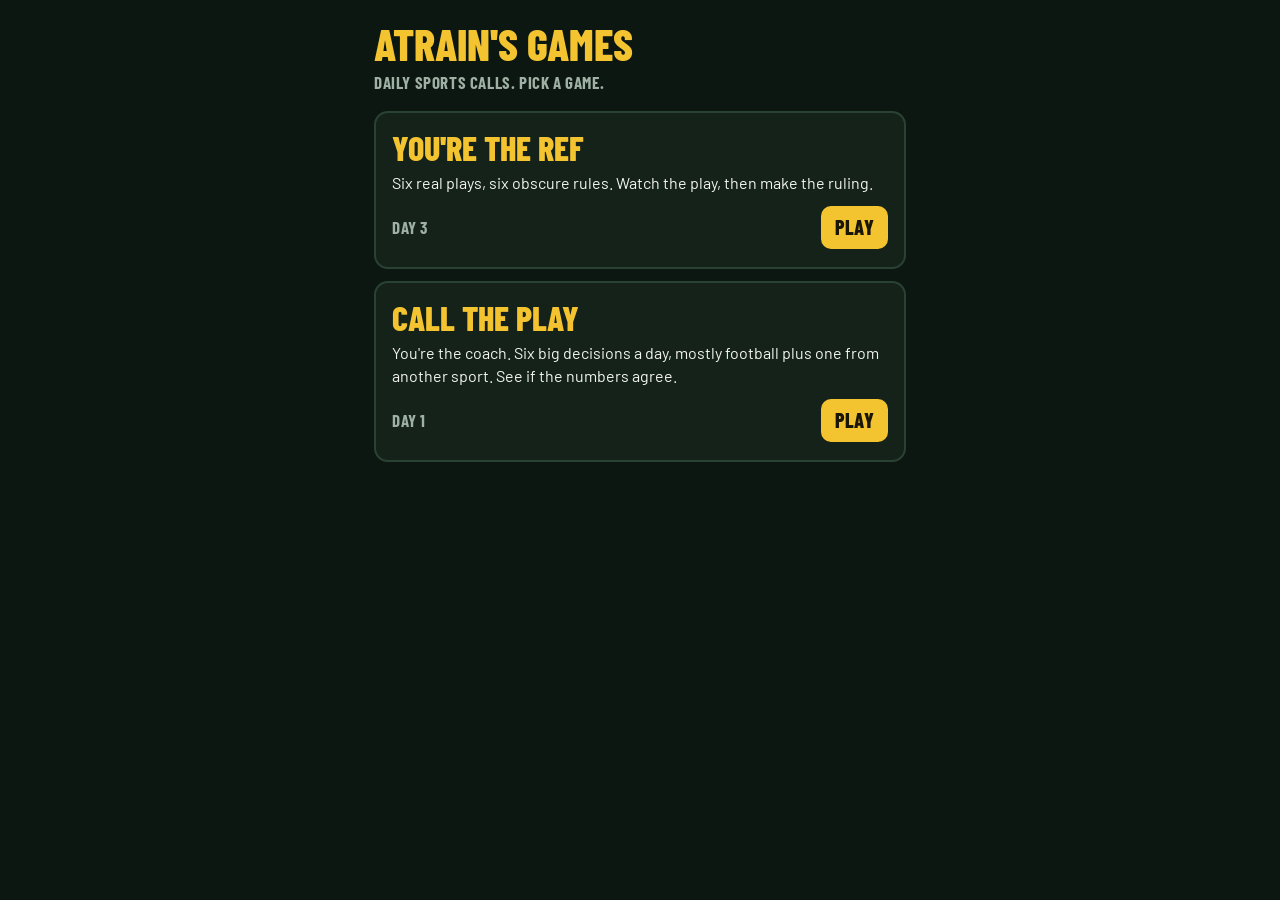
==== commit dbec5926: "Home screen: Call the Play covers more than football Co-Authored-By: Claude Fable 5.2 <noreply@anthr" ====
--- a/index.html
+++ b/index.html
@@ -31,7 +31,7 @@
   <!-- To add a game: give it its own folder and add one card here. -->
   <main class="games">
     <a class="game" href="youre-the-ref/"><h2>You're the Ref</h2><p>Six real plays, six obscure rules. Watch the play, then make the ruling.</p><div class="meta"><span id="m-ytr">&nbsp;</span><span class="go">Play</span></div></a>
-    <a class="game" href="call-the-play/"><h2>Call the Play</h2><p>You're the coach. Go for it, kick or punt? See if the numbers agree.</p><div class="meta"><span id="m-ctp">&nbsp;</span><span class="go">Play</span></div></a>
+    <a class="game" href="call-the-play/"><h2>Call the Play</h2><p>You're the coach. Six big decisions a day, mostly football plus one from another sport. See if the numbers agree.</p><div class="meta"><span id="m-ctp">&nbsp;</span><span class="go">Play</span></div></a>
   </main>
 </div>
 <script>
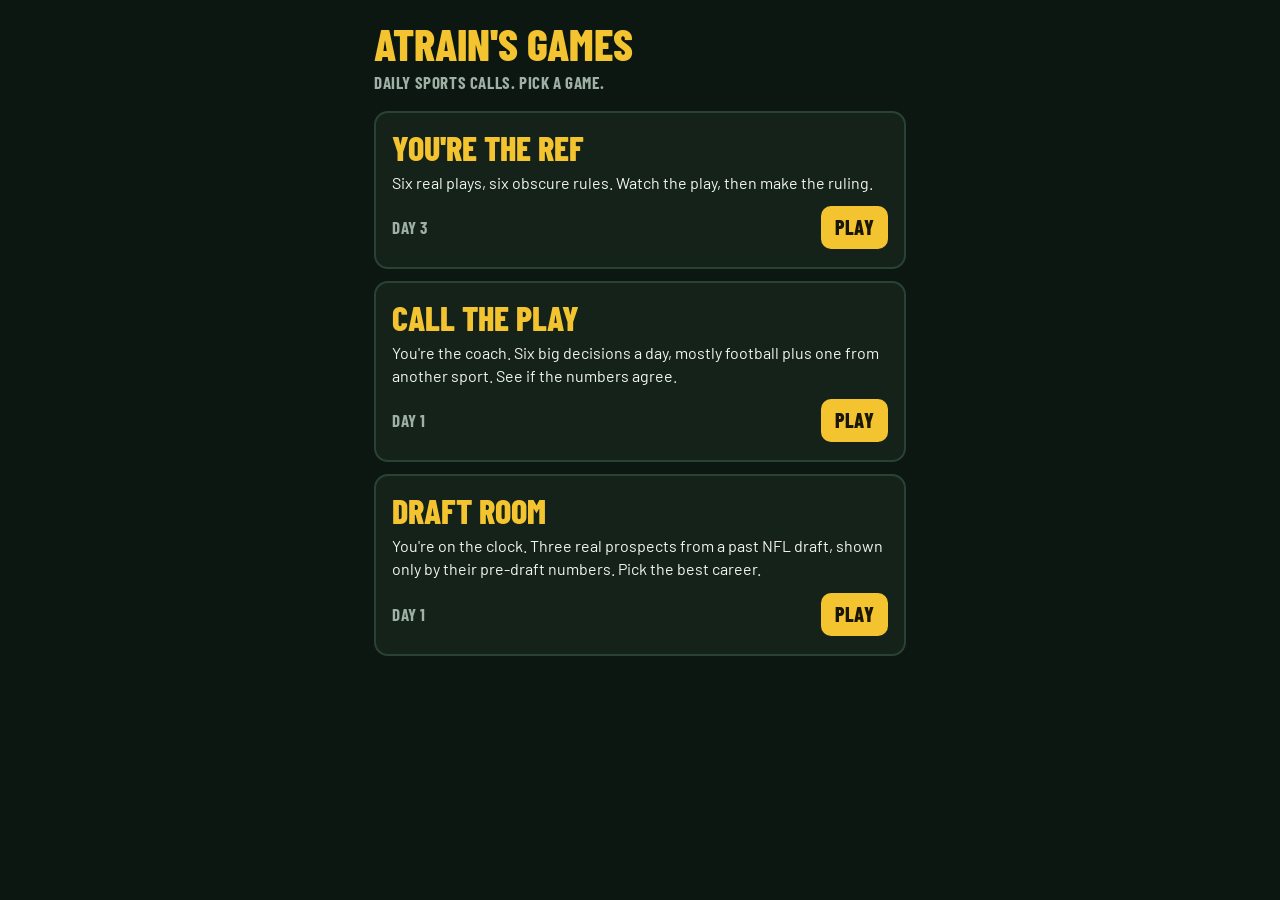
==== commit 96320838: "Add Draft Room: pick the best career from three real draft prospects Co-Authored-By: Claude Fable 5." ====
--- a/index.html
+++ b/index.html
@@ -32,11 +32,12 @@
   <main class="games">
     <a class="game" href="youre-the-ref/"><h2>You're the Ref</h2><p>Six real plays, six obscure rules. Watch the play, then make the ruling.</p><div class="meta"><span id="m-ytr">&nbsp;</span><span class="go">Play</span></div></a>
     <a class="game" href="call-the-play/"><h2>Call the Play</h2><p>You're the coach. Six big decisions a day, mostly football plus one from another sport. See if the numbers agree.</p><div class="meta"><span id="m-ctp">&nbsp;</span><span class="go">Play</span></div></a>
+    <a class="game" href="draft-room/"><h2>Draft Room</h2><p>You're on the clock. Three real prospects from a past NFL draft, shown only by their pre-draft numbers. Pick the best career.</p><div class="meta"><span id="m-dr">&nbsp;</span><span class="go">Play</span></div></a>
   </main>
 </div>
 <script>
 (function(){
-  /* Shows each game's current day and, once played today, the score. Day numbers: You're the Ref day 2 = 19 Nov 2026, Call the Play day 1 = 20 Nov 2026 (US Eastern). */
+  /* Shows each game's current day and, once played today, the score. Day numbers: You're the Ref day 2 = 19 Nov 2026, Call the Play and Draft Room day 1 = 20 Nov 2026 (US Eastern). */
   function days(y,m,d){try{var s=new Intl.DateTimeFormat("en-CA",{timeZone:"America/New_York",year:"numeric",month:"2-digit",day:"2-digit"}).format(new Date()).split("-");
     return Math.round((Date.UTC(+s[0],+s[1]-1,+s[2])-Date.UTC(y,m,d))/864e5)}catch(e){return 0}}
   function card(id,src,latestVar,today,key){var l=document.createElement("script");l.src=src+"?v="+Math.floor(Date.now()/6e5);
@@ -45,6 +46,7 @@
     document.head.appendChild(l)}
   card("m-ytr","youre-the-ref/slates/latest.js","YTR_LATEST",2+days(2026,10,19),"ytr_daily");
   card("m-ctp","call-the-play/slates/latest.js","CTP_LATEST",1+days(2026,10,20),"ctp_daily");
+  card("m-dr","draft-room/slates/latest.js","DR_LATEST",1+days(2026,10,20),"dr_daily");
 })();
 </script>
 </body>
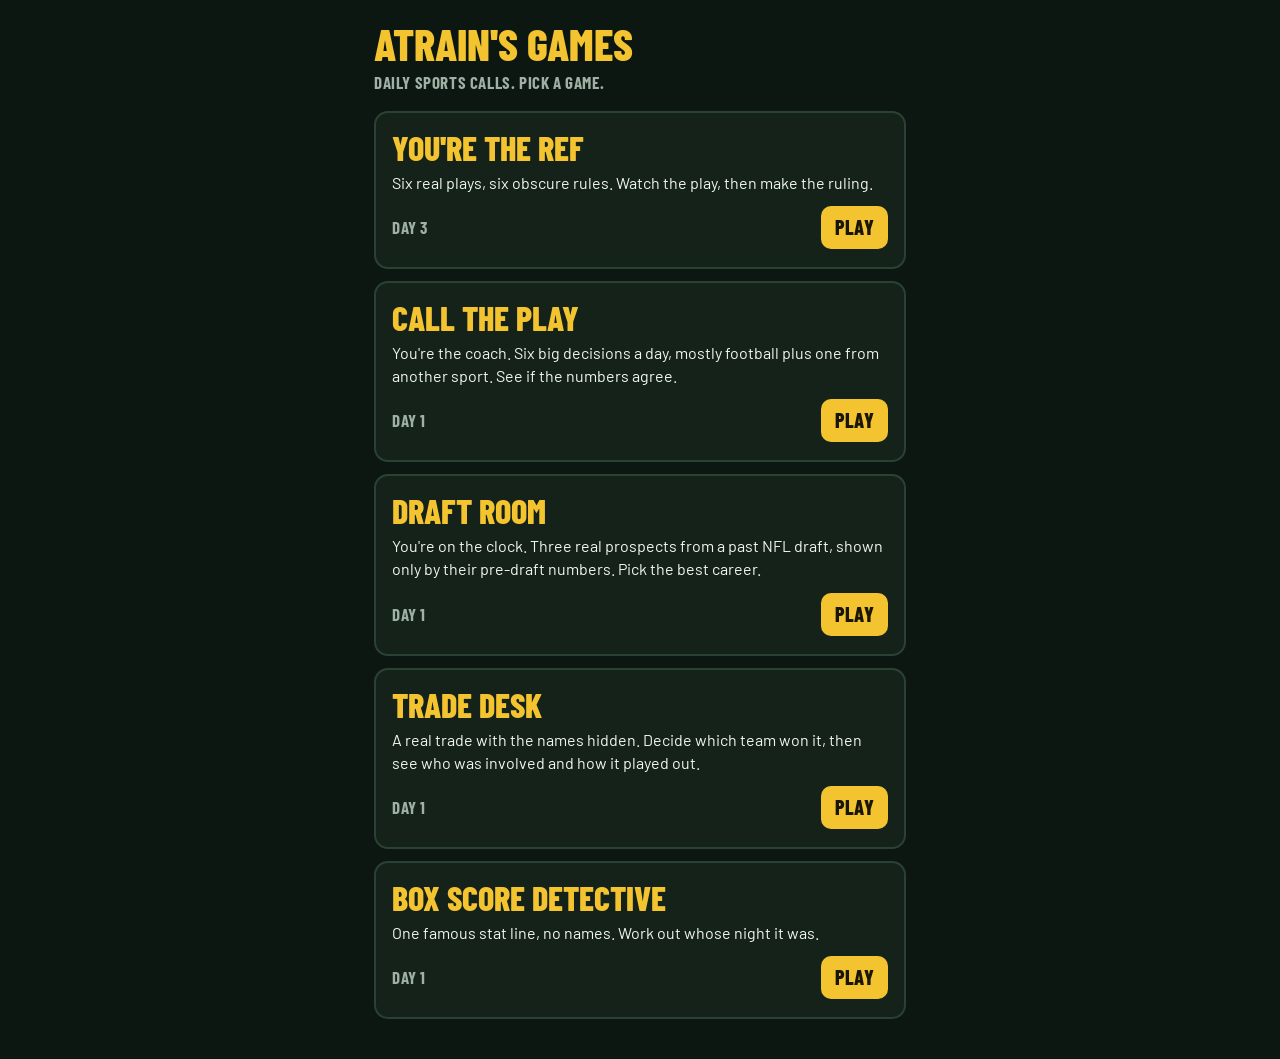
==== commit ae8f6ee0: "Add Trade Desk and Box Score Detective on a shared quiz engine Co-Authored-By: Claude Fable 5.2 <nor" ====
--- a/index.html
+++ b/index.html
@@ -33,11 +33,13 @@
     <a class="game" href="youre-the-ref/"><h2>You're the Ref</h2><p>Six real plays, six obscure rules. Watch the play, then make the ruling.</p><div class="meta"><span id="m-ytr">&nbsp;</span><span class="go">Play</span></div></a>
     <a class="game" href="call-the-play/"><h2>Call the Play</h2><p>You're the coach. Six big decisions a day, mostly football plus one from another sport. See if the numbers agree.</p><div class="meta"><span id="m-ctp">&nbsp;</span><span class="go">Play</span></div></a>
     <a class="game" href="draft-room/"><h2>Draft Room</h2><p>You're on the clock. Three real prospects from a past NFL draft, shown only by their pre-draft numbers. Pick the best career.</p><div class="meta"><span id="m-dr">&nbsp;</span><span class="go">Play</span></div></a>
+    <a class="game" href="trade-desk/"><h2>Trade Desk</h2><p>A real trade with the names hidden. Decide which team won it, then see who was involved and how it played out.</p><div class="meta"><span id="m-td">&nbsp;</span><span class="go">Play</span></div></a>
+    <a class="game" href="box-score/"><h2>Box Score Detective</h2><p>One famous stat line, no names. Work out whose night it was.</p><div class="meta"><span id="m-bx">&nbsp;</span><span class="go">Play</span></div></a>
   </main>
 </div>
 <script>
 (function(){
-  /* Shows each game's current day and, once played today, the score. Day numbers: You're the Ref day 2 = 19 Nov 2026, Call the Play and Draft Room day 1 = 20 Nov 2026 (US Eastern). */
+  /* Shows each game's current day and, once played today, the score. Day numbers: You're the Ref day 2 = 19 Nov 2026, every other game's day 1 = 20 Nov 2026 (US Eastern). */
   function days(y,m,d){try{var s=new Intl.DateTimeFormat("en-CA",{timeZone:"America/New_York",year:"numeric",month:"2-digit",day:"2-digit"}).format(new Date()).split("-");
     return Math.round((Date.UTC(+s[0],+s[1]-1,+s[2])-Date.UTC(y,m,d))/864e5)}catch(e){return 0}}
   function card(id,src,latestVar,today,key){var l=document.createElement("script");l.src=src+"?v="+Math.floor(Date.now()/6e5);
@@ -47,6 +49,8 @@
   card("m-ytr","youre-the-ref/slates/latest.js","YTR_LATEST",2+days(2026,10,19),"ytr_daily");
   card("m-ctp","call-the-play/slates/latest.js","CTP_LATEST",1+days(2026,10,20),"ctp_daily");
   card("m-dr","draft-room/slates/latest.js","DR_LATEST",1+days(2026,10,20),"dr_daily");
+  card("m-td","trade-desk/slates/latest.js","TD_LATEST",1+days(2026,10,20),"td_daily");
+  card("m-bx","box-score/slates/latest.js","BX_LATEST",1+days(2026,10,20),"bx_daily");
 })();
 </script>
 </body>
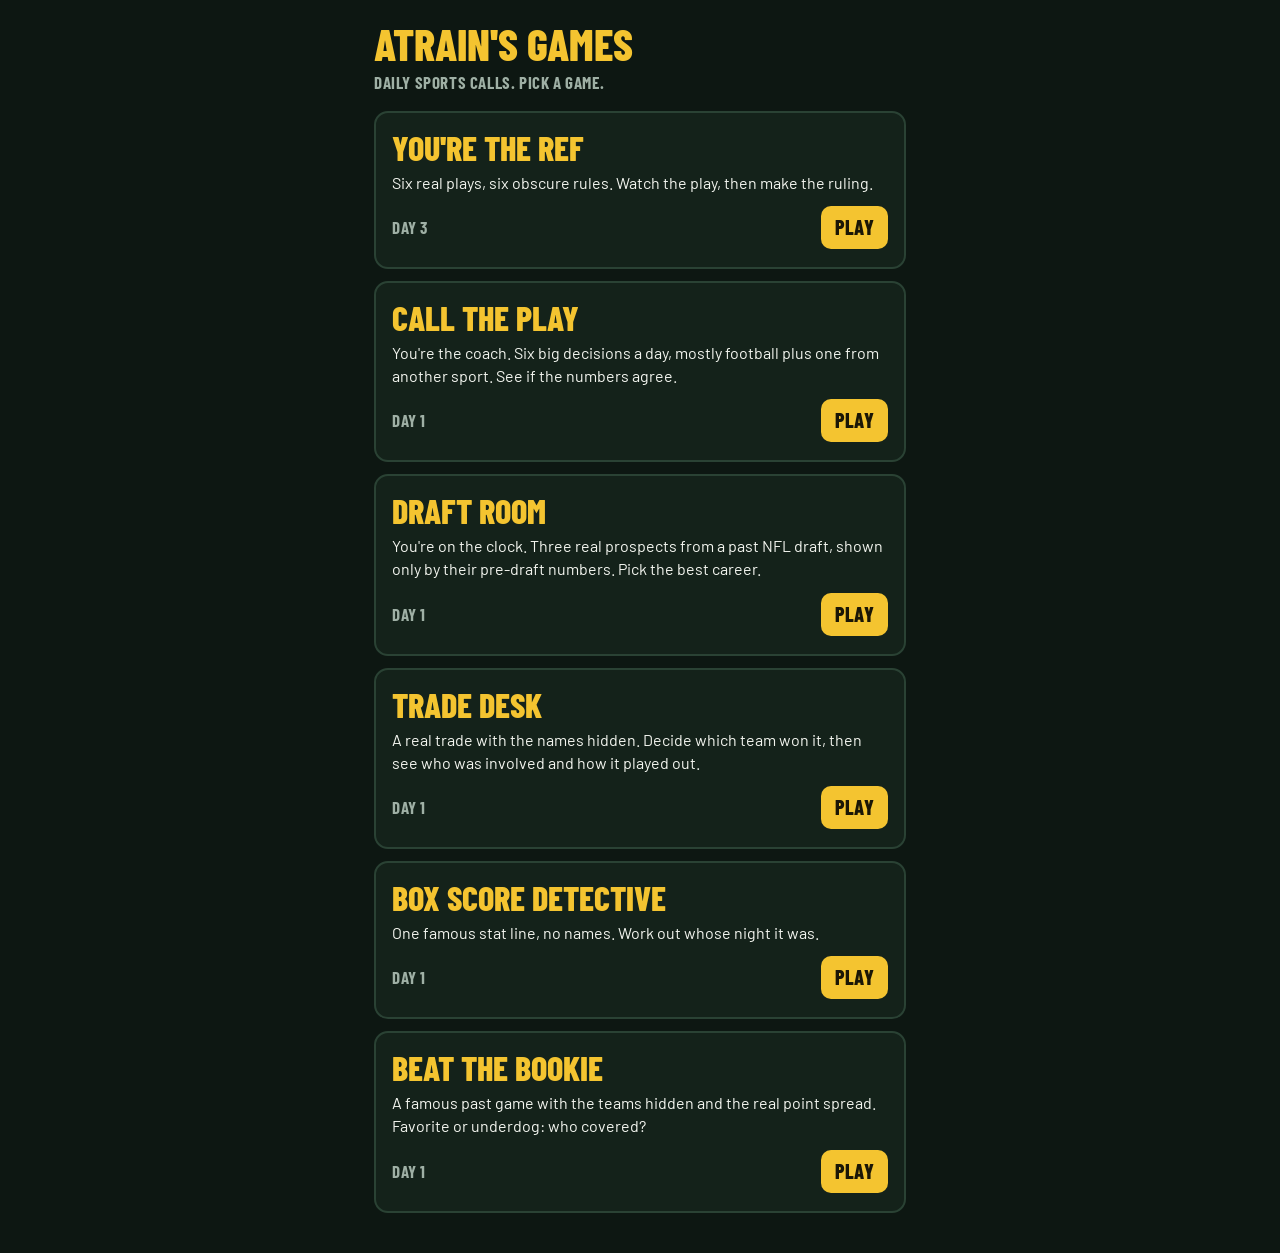
==== commit 435ac658: "Add Beat the Bookie: pick who covered the real spread in a famous game Co-Authored-By: Claude Fable " ====
--- a/index.html
+++ b/index.html
@@ -35,6 +35,7 @@
     <a class="game" href="draft-room/"><h2>Draft Room</h2><p>You're on the clock. Three real prospects from a past NFL draft, shown only by their pre-draft numbers. Pick the best career.</p><div class="meta"><span id="m-dr">&nbsp;</span><span class="go">Play</span></div></a>
     <a class="game" href="trade-desk/"><h2>Trade Desk</h2><p>A real trade with the names hidden. Decide which team won it, then see who was involved and how it played out.</p><div class="meta"><span id="m-td">&nbsp;</span><span class="go">Play</span></div></a>
     <a class="game" href="box-score/"><h2>Box Score Detective</h2><p>One famous stat line, no names. Work out whose night it was.</p><div class="meta"><span id="m-bx">&nbsp;</span><span class="go">Play</span></div></a>
+    <a class="game" href="beat-the-bookie/"><h2>Beat the Bookie</h2><p>A famous past game with the teams hidden and the real point spread. Favorite or underdog: who covered?</p><div class="meta"><span id="m-bb">&nbsp;</span><span class="go">Play</span></div></a>
   </main>
 </div>
 <script>
@@ -51,6 +52,7 @@
   card("m-dr","draft-room/slates/latest.js","DR_LATEST",1+days(2026,10,20),"dr_daily");
   card("m-td","trade-desk/slates/latest.js","TD_LATEST",1+days(2026,10,20),"td_daily");
   card("m-bx","box-score/slates/latest.js","BX_LATEST",1+days(2026,10,20),"bx_daily");
+  card("m-bb","beat-the-bookie/slates/latest.js","BB_LATEST",1+days(2026,10,20),"bb_daily");
 })();
 </script>
 </body>
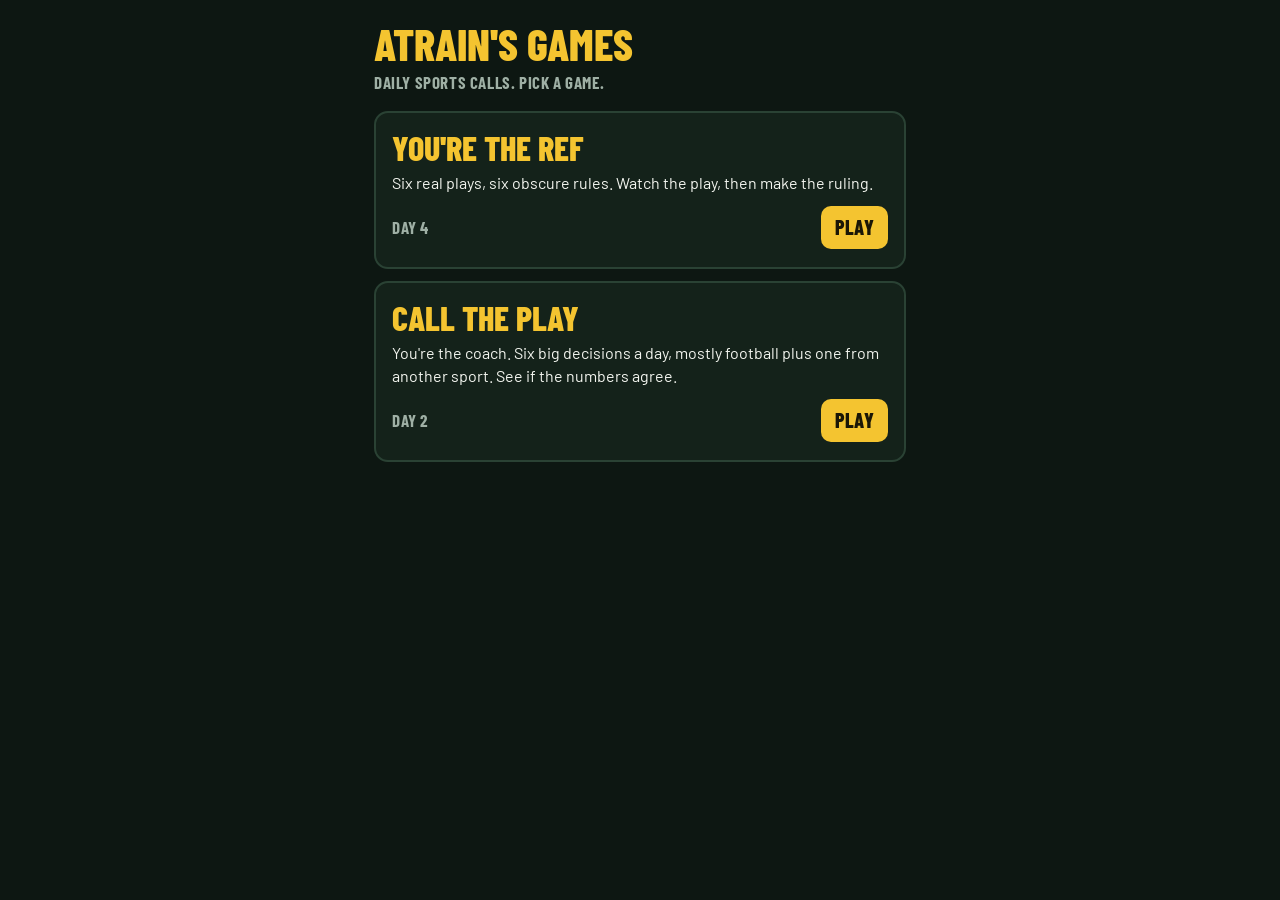
==== commit 2fd9fe04: "Keep only You're the Ref and Call the Play Remove Draft Room, Trade Desk, Box Score Detective and Be" ====
--- a/index.html
+++ b/index.html
@@ -32,15 +32,11 @@
   <main class="games">
     <a class="game" href="youre-the-ref/"><h2>You're the Ref</h2><p>Six real plays, six obscure rules. Watch the play, then make the ruling.</p><div class="meta"><span id="m-ytr">&nbsp;</span><span class="go">Play</span></div></a>
     <a class="game" href="call-the-play/"><h2>Call the Play</h2><p>You're the coach. Six big decisions a day, mostly football plus one from another sport. See if the numbers agree.</p><div class="meta"><span id="m-ctp">&nbsp;</span><span class="go">Play</span></div></a>
-    <a class="game" href="draft-room/"><h2>Draft Room</h2><p>You're on the clock. Three real prospects from a past NFL draft, shown only by their pre-draft numbers. Pick the best career.</p><div class="meta"><span id="m-dr">&nbsp;</span><span class="go">Play</span></div></a>
-    <a class="game" href="trade-desk/"><h2>Trade Desk</h2><p>A real trade with the names hidden. Decide which team won it, then see who was involved and how it played out.</p><div class="meta"><span id="m-td">&nbsp;</span><span class="go">Play</span></div></a>
-    <a class="game" href="box-score/"><h2>Box Score Detective</h2><p>One famous stat line, no names. Work out whose night it was.</p><div class="meta"><span id="m-bx">&nbsp;</span><span class="go">Play</span></div></a>
-    <a class="game" href="beat-the-bookie/"><h2>Beat the Bookie</h2><p>A famous past game with the teams hidden and the real point spread. Favorite or underdog: who covered?</p><div class="meta"><span id="m-bb">&nbsp;</span><span class="go">Play</span></div></a>
   </main>
 </div>
 <script>
 (function(){
-  /* Shows each game's current day and, once played today, the score. Day numbers: You're the Ref day 2 = 19 Nov 2026, every other game's day 1 = 20 Nov 2026 (US Eastern). */
+  /* Shows each game's current day and, once played today, the score. Day numbers: You're the Ref day 2 = 19 Nov 2026, Call the Play's day 1 = 20 Nov 2026 (US Eastern). */
   function days(y,m,d){try{var s=new Intl.DateTimeFormat("en-CA",{timeZone:"America/New_York",year:"numeric",month:"2-digit",day:"2-digit"}).format(new Date()).split("-");
     return Math.round((Date.UTC(+s[0],+s[1]-1,+s[2])-Date.UTC(y,m,d))/864e5)}catch(e){return 0}}
   function card(id,src,latestVar,today,key){var l=document.createElement("script");l.src=src+"?v="+Math.floor(Date.now()/6e5);
@@ -49,10 +45,6 @@
     document.head.appendChild(l)}
   card("m-ytr","youre-the-ref/slates/latest.js","YTR_LATEST",2+days(2026,10,19),"ytr_daily");
   card("m-ctp","call-the-play/slates/latest.js","CTP_LATEST",1+days(2026,10,20),"ctp_daily");
-  card("m-dr","draft-room/slates/latest.js","DR_LATEST",1+days(2026,10,20),"dr_daily");
-  card("m-td","trade-desk/slates/latest.js","TD_LATEST",1+days(2026,10,20),"td_daily");
-  card("m-bx","box-score/slates/latest.js","BX_LATEST",1+days(2026,10,20),"bx_daily");
-  card("m-bb","beat-the-bookie/slates/latest.js","BB_LATEST",1+days(2026,10,20),"bb_daily");
 })();
 </script>
 </body>
